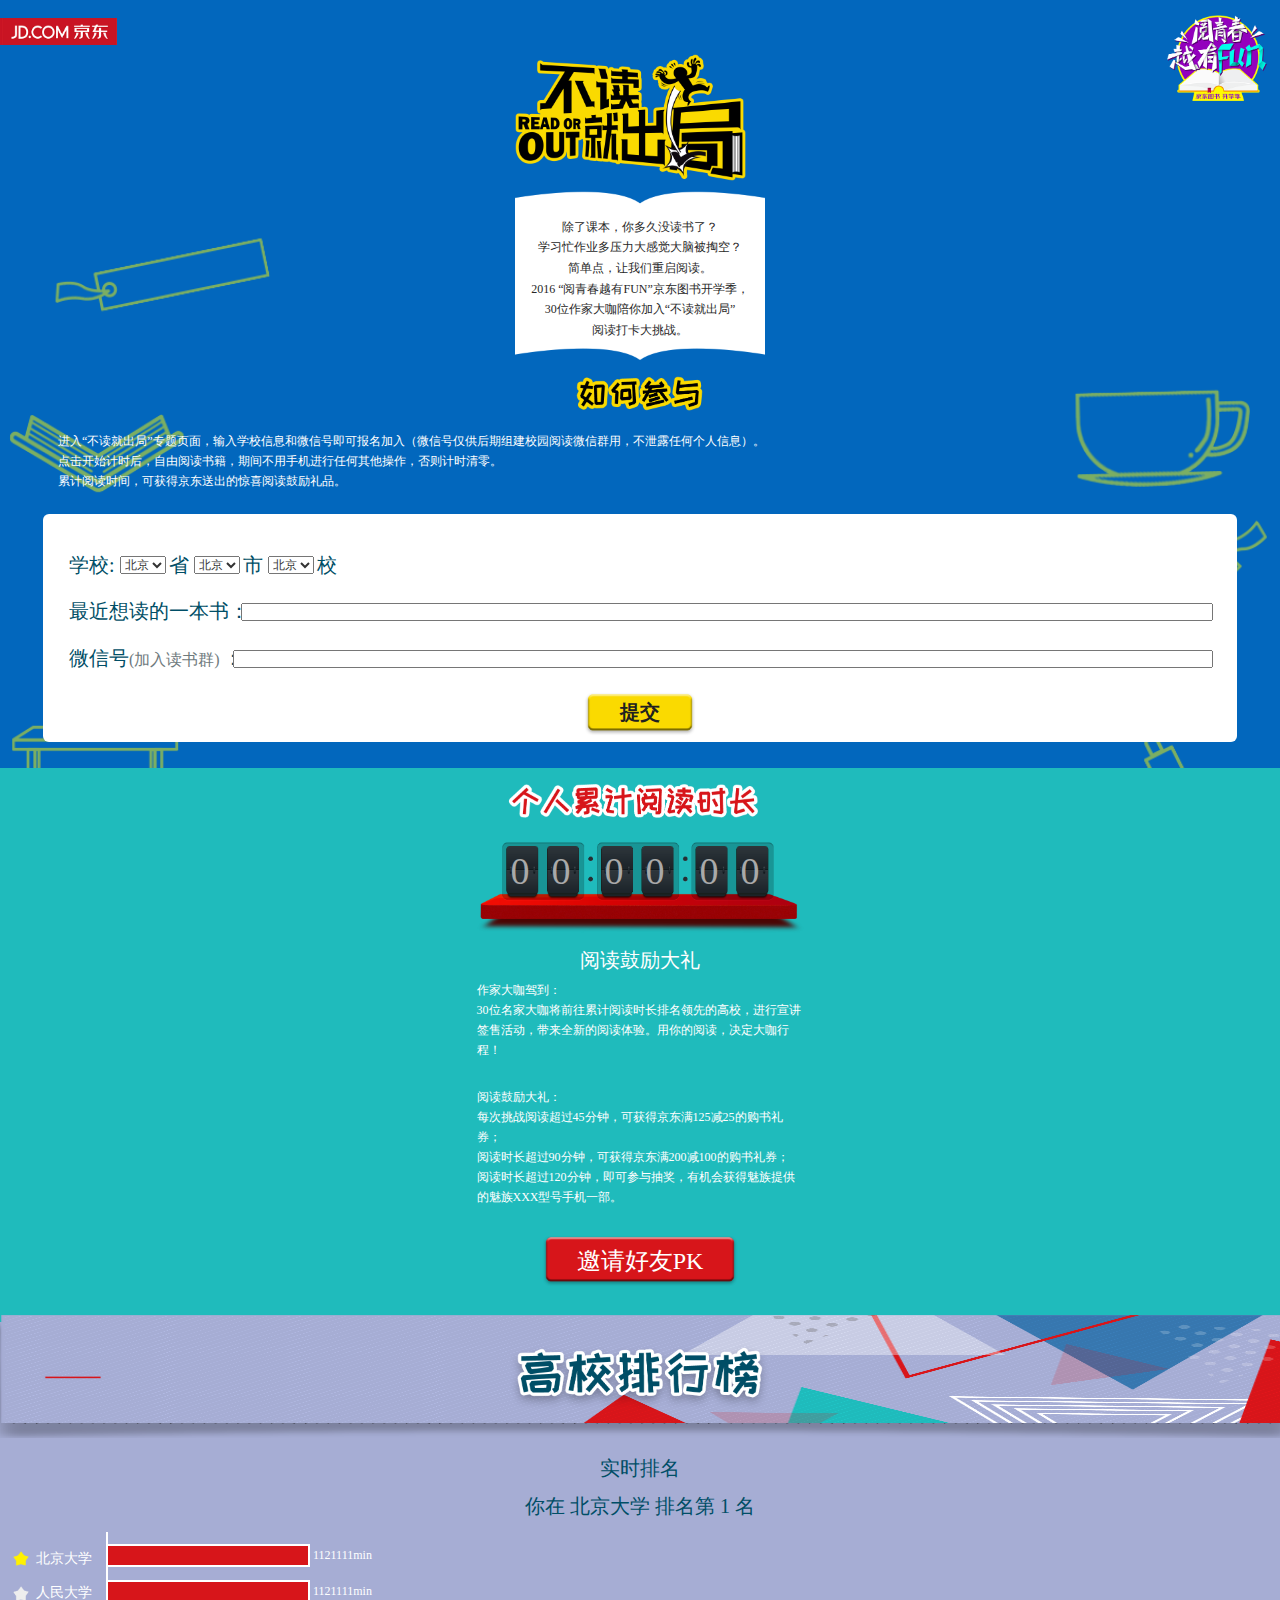
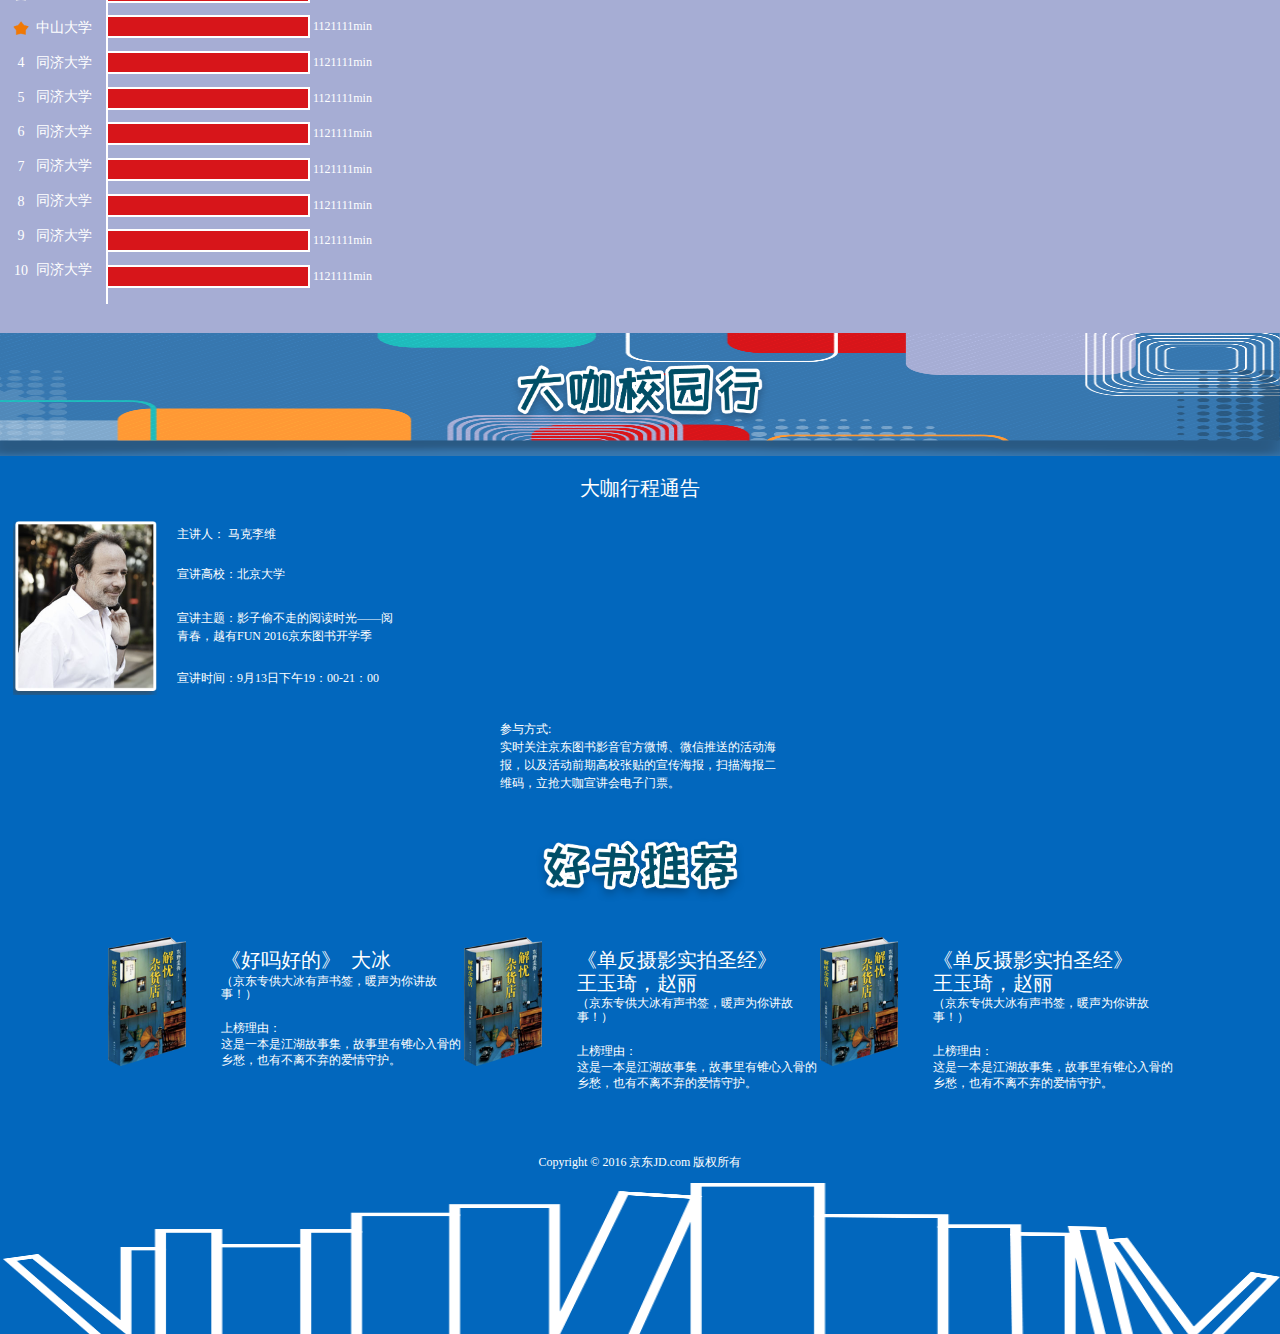
==== index.html @ 00d531f4 "add: init" ====
<!DOCTYPE HTML>
<html>
<head>
    <meta http-equiv="Content-Type" content="text/html; charset=utf-8" />
    <meta name="viewport" content="width=device-width,height=device-height,inital-scale=1.0,maximum-scale=1.0,user-scalable=no;">
<title></title>
<link rel="stylesheet" type="text/css" charset="utf-8" href="./lib/reset.css" />
<link rel="stylesheet" type="text/css" charset="utf-8" href="./css/global.css" />
<link rel="stylesheet" type="text/css" charset="utf-8" href="./css/index.css" />
</head>
<body>
    <div class="content" id="index">
        <div class="index">
            <div class="first">
                <div class="logo"></div>
                <div class="right-logo"></div>
                <div class="index-center">
                    <div class="center-logo"></div>
                    <div class="center-book">
                        <p class="center-book-text first">除了课本，你多久没读书了？</p>
                        <p class="center-book-text">学习忙作业多压力大感觉大脑被掏空？</p>
                        <p class="center-book-text">简单点，让我们重启阅读。</p>
                        <p class="center-book-text">2016 “阅青春越有FUN”京东图书开学季，</p>
                        <p class="center-book-text">30位作家大咖陪你加入“不读就出局”</p>
                        <p class="center-book-text">阅读打卡大挑战。</p>
                    </p>
                </div>
                <div class="center-join"></div>
            </div>
            <div class="join">
                <p class="join-text">进入“不读就出局”专题页面，输入学校信息和微信号即可报名加入（微信号仅供后期组建校园阅读微信群用，不泄露任何个人信息）。</p>
                <p class="join-text">点击开始计时后，自由阅读书籍，期间不用手机进行任何其他操作，否则计时清零。</p>
                <p class="join-text">累计阅读时间，可获得京东送出的惊喜阅读鼓励礼品。</p>
                <div class="join-context">
                    <div class="context-submit">
                        <div class="submit-school">
                            <span class="text">学校:</span>
                            <select id="" name="">
                                <option value="">北京</option>
                            </select>
                            <span class="text">省</span>
                            <select id="" name="">
                                <option value="">北京</option>
                            </select>
                            <span class="text">市</span>
                            <select id="" name="">
                                <option value="">北京</option>
                            </select>
                            <span class="text">校</span>
                        </div>
                        <div class="recent-book">
                            <span class="text">最近想读的一本书：</span>
                            <span class="auto-input">
                                <input class="auto" type="text" />
                            </span>
                        </div>
                        <div class="wechat">
                            <span class="text">微信号<span class="text-min">(加入读书群)</span></span>
                            <span class="text">：</span>
                            <span class="auto-input">
                                <input class="auto" type="text" />
                            </span>
                        </div>
                        <div class="submit-button">提交</div>
                    </div>
                    <div class="context-start">
                        <div class="start-icon">开</br>始</div>
                        <div class="start-time">
                            <span class="start-hour">00</span>:<span class="start-min">00</span>:<span class="start-sec">00</span>
                        </div>
                    </div>
                    <div class="context-over">
                        <div class="over-title">您已挑战了<span class="over-time">60</span>min，收下京东送出的大礼券吧！</div>
                        <div class="over-gift">
                            <img src="./images/gift.png" alt="" class="gift-img" />
                        </div>
                    </div>
                </div>
            </div>
        </div>
        <div class="person-time">
            <div class="time-logo">
                <span class="time-hour-1">0</span>
                <span class="time-hour-2">0</span>
                <span class="time-min-1">0</span>
                <span class="time-min-2">0</span>
                <span class="time-sec-1">0</span>
                <span class="time-sec-2">0</span>
            </div>
            <div class="time-rule">
                <p class="rule-title">阅读鼓励大礼</p>
                <div class="rule-con">
                    <p class="rule-text">作家大咖驾到：</p>
                    <p class="rule-text">30位名家大咖将前往累计阅读时长排名领先的高校，进行宣讲签售活动，带来全新的阅读体验。用你的阅读，决定大咖行程！</p>
                    <p class="rule-text offset">阅读鼓励大礼：</p>
                    <p class="rule-text">每次挑战阅读超过45分钟，可获得京东满125减25的购书礼券；</p>
                    <p class="rule-text">阅读时长超过90分钟，可获得京东满200减100的购书礼券；</p>
                    <p class="rule-text">阅读时长超过120分钟，即可参与抽奖，有机会获得魅族提供的魅族XXX型号手机一部。</p>
                </div>
                <div class="invite">
                    邀请好友PK
                </div>
            </div>
        </div>
        <div class="school-rank">
            <div class="rank-header">
                <div class="rank-header-text"></div>
            </div>
            <div class="rank-report">
                <p class="report-title">实时排名</p>
                <p class="report-rank">
                    你在
                    <span class="school">北京大学</span>
                    排名第
                    <span class="rank">1</span>
                    名
                </p>
            </div>
            <div class="rank-graph">
                <div class="rank-school-names">
                    <div class="rank-school-name">
                        <span class="rank-fir ranks"></span>
                        <span class="rank-school">北京大学</span>
                    </div>
                    <div class="rank-school-name">
                        <span class="rank-sec ranks"></span>
                        <span class="rank-school">人民大学</span>
                    </div>
                    <div class="rank-school-name">
                        <span class="rank-thr ranks"></span>
                        <span class="rank-school">中山大学</span>
                    </div>
                    <div class="rank-school-name">
                        <span class="rank-num ranks">4</span>
                        <span class="rank-school">同济大学</span>
                    </div>
                    <div class="rank-school-name">
                        <span class="rank-num ranks">5</span>
                        <span class="rank-school">同济大学</span>
                    </div>
                    <div class="rank-school-name">
                        <span class="rank-num ranks">6</span>
                        <span class="rank-school">同济大学</span>
                    </div>
                    <div class="rank-school-name">
                        <span class="rank-num ranks">7</span>
                        <span class="rank-school">同济大学</span>
                    </div>
                    <div class="rank-school-name">
                        <span class="rank-num ranks">8</span>
                        <span class="rank-school">同济大学</span>
                    </div>
                    <div class="rank-school-name">
                        <span class="rank-num ranks">9</span>
                        <span class="rank-school">同济大学</span>
                    </div>
                    <div class="rank-school-name">
                        <span class="rank-num ranks">10</span>
                        <span class="rank-school">同济大学</span>
                    </div>
                </div>
                <div class="rank-school-mins">
                    <div class="rank-school-min">
                        <div class="rank-school-progress rank-school-progress-1"></div>
                        <div class="rank-school-minutes">
                            <span class="text">1121111</span>min
                        </div>
                    </div>
                    <div class="rank-school-min">
                        <div class="rank-school-progress rank-school-progress-1"></div>
                        <div class="rank-school-minutes">
                            <span class="text">1121111</span>min
                        </div>
                    </div>
                    <div class="rank-school-min">
                        <div class="rank-school-progress rank-school-progress-1"></div>
                        <div class="rank-school-minutes">
                            <span class="text">1121111</span>min
                        </div>
                    </div>
                    <div class="rank-school-min">
                        <div class="rank-school-progress rank-school-progress-1"></div>
                        <div class="rank-school-minutes">
                            <span class="text">1121111</span>min
                        </div>
                    </div>
                    <div class="rank-school-min">
                        <div class="rank-school-progress rank-school-progress-1"></div>
                        <div class="rank-school-minutes">
                            <span class="text">1121111</span>min
                        </div>
                    </div>
                    <div class="rank-school-min">
                        <div class="rank-school-progress rank-school-progress-1"></div>
                        <div class="rank-school-minutes">
                            <span class="text">1121111</span>min
                        </div>
                    </div>
                    <div class="rank-school-min">
                        <div class="rank-school-progress rank-school-progress-1"></div>
                        <div class="rank-school-minutes">
                            <span class="text">1121111</span>min
                        </div>
                    </div>
                    <div class="rank-school-min">
                        <div class="rank-school-progress rank-school-progress-1"></div>
                        <div class="rank-school-minutes">
                            <span class="text">1121111</span>min
                        </div>
                    </div>
                    <div class="rank-school-min">
                        <div class="rank-school-progress rank-school-progress-1"></div>
                        <div class="rank-school-minutes">
                            <span class="text">1121111</span>min
                        </div>
                    </div>
                    <div class="rank-school-min">
                        <div class="rank-school-progress rank-school-progress-1"></div>
                        <div class="rank-school-minutes">
                            <span class="text">1121111</span>min
                        </div>
                    </div>
                </div>
            </div>
        </div>
        <div class="school-travel">
            <div class="travel-header">
                <div class="travel-header-text"></div>
            </div>
            <div class="high-up">
                <div class="high-up-title">大咖行程通告</div>
                <div class="high-up-context">
                    <div class="high-up-img">
                        <img src="./images/pic.png" alt="" class="high-up-pic" />
                    </div>
                    <div class="high-up-ind">
                        <p class="high-up-host high-up-p"> 主讲人： <span class="ind-host">马克李维</span></p>
                        <p class="high-up-place high-up-p">宣讲高校：<span class="ind-place">北京大学</span></p>
                        <p class="high-up-topic high-up-p">宣讲主题：<span class="ind-topic">影子偷不走的阅读时光——阅青春，越有FUN  2016京东图书开学季</span></p>
                        <p class="high-up-time high-up-p">宣讲时间：<span class="ind-time">9月13日下午19：00-21：00</span></p>
                    </div>
                </div>
                <div class="high-up-join">
                    <p class="join-way">参与方式:</p>
                    <p class="join-way">实时关注京东图书影音官方微博、微信推送的活动海报，以及活动前期高校张贴的宣传海报，扫描海报二维码，立抢大咖宣讲会电子门票。</p>
                </div>
            </div>
            <div class="book-recommand">
                <div class="book-recommand-header"></div>
                <a href="javascript:void(0)" class="book-recommand-books">
                    <div class="books-pic">
                        <img src="./images/books.png" alt="" class="books-images" />
                    </div>
                    <div class="books-text">
                        <p class="books-title"><span class="title-name">《好吗好的》</span><span class="author">大冰</span></p>
                        <p class="books-tip">（京东专供大冰有声书签，暖声为你讲故事！）</p>
                        <p class="books-rank">上榜理由：</p>
                        <p class="books-rank-exc">这是一本是江湖故事集，故事里有锥心入骨的乡愁，也有不离不弃的爱情守护。</p>
                    </div>
                </a>
                <a href="javascript:void(0)" class="book-recommand-books">
                    <div class="books-pic">
                        <img src="./images/books.png" alt="" class="books-images" />
                    </div>
                    <div class="books-text">
                        <p class="books-title"><span class="title-name">《单反摄影实拍圣经》</span><span class="author">王玉琦，赵丽</span></p>
                        <p class="books-tip">（京东专供大冰有声书签，暖声为你讲故事！）</p>
                        <p class="books-rank">上榜理由：</p>
                        <p class="books-rank-exc">这是一本是江湖故事集，故事里有锥心入骨的乡愁，也有不离不弃的爱情守护。</p>
                    </div>
                </a>
                <a href="javascript:void(0)" class="book-recommand-books">
                    <div class="books-pic">
                        <img src="./images/books.png" alt="" class="books-images" />
                    </div>
                    <div class="books-text">
                        <p class="books-title"><span class="title-name">《单反摄影实拍圣经》</span><span class="author">王玉琦，赵丽</span></p>
                        <p class="books-tip">（京东专供大冰有声书签，暖声为你讲故事！）</p>
                        <p class="books-rank">上榜理由：</p>
                        <p class="books-rank-exc">这是一本是江湖故事集，故事里有锥心入骨的乡愁，也有不离不弃的爱情守护。</p>
                    </div>
                </a>
            </div>
            <div class="foot">
                <p class="foot-copyright">Copyright © 2016  京东JD.com 版权所有</p>
                <div class="foot-back"></div>
            </div>
        </div>
    </div>


<script type="text/javascript" charset="utf-8" src="./lib/zepto.min.js"></script>
<script type="text/javascript" charset="utf-8" src="./lib/sea.js"></script>
<script type="text/javascript">
seajs.config({
    charset: 'utf-8',
    timeout: 20000,
    debug: 2
});
seajs.use([
    './js/index.js'
]);
</script>
</body>
</html>
---- css/global.css ----
#index {
    font-family: "Helvetica";
    font-family: 黑体-简;
}
---- css/index.css ----
.index {
    width: 100%;
    min-height: 100%;
    background-color: #0267bd;
}
.index .first {
    width: 100%;
    overflow: hidden;
    background: url('../images/background.png') no-repeat;
    background-size: 100% auto;
    background-position: 9px 26px;
}
.index .first .logo {
    width: 117.333333px;
    height: 27px;
    background: url('../images/logo.png') no-repeat;
    background-size: 117.333333px 27px;
    float: left;
    margin: 18px 0 0 0;
}
.index .first .index-center {
    width: 250px;
    margin: 54px auto 0;
}
.first .index-center .center-logo {
    width: 231.333333px;
    height: 126.666667px;
    background: url('../images/title.png') no-repeat;
    background-size: 231.333333px 126.6666667px;
}
.first .index-center .center-book {
    width: 250px;
    height: 179px;
    background: url('../images/book.png') no-repeat;
    background-size: 250px 179px;
    overflow: hidden;
}
.first .index-center .center-book .center-book-text {
    margin: 7px 0 0 0;
    color: #272727;
    text-align: center;
}
.first .index-center .center-book .center-book-text.first {
    margin: 40px 0 0 0;
}
.index .first .center-join {
    width: 127.333333px;
    height: 35px;
    background: url('../images/join.png') no-repeat;
    background-size: 127.333333px 35px;
    margin: 16px auto 0;
}
.index .first .right-logo {
    width: 103.333333px;
    height: 88.333333px;
    background: url('../images/top-right.png') no-repeat;
    background-size: 103.333333px 88.333333px;
    float: right;
    margin: 13px 10px 0 0;
}
.index .join {
    width: 100%;
    padding: 20px 43px 26px;
    -webkit-box-sizing: border-box;
    box-sizing: border-box;
}
.index .join .join-text {
    color: #fff;
    padding: 0 0 0 15px;
    line-height: 20px;
}
.index .join .join-context {
    width: 100%;
    height: 228.333333px;
    margin: 23px 0 0 0;
    border-radius: 6px;
    background-color: #fff;
    overflow: hidden;
}
.index .join .join-context .context-submit {
    padding: 40px 26px 0;
}
.join-context .context-submit .submit-school {
}
.join-context .context-submit .submit-school .text,
.join-context .context-submit .recent-book .text,
.join-context .context-submit .wechat .text {
    color: #004e66;
    font-size: 20px;
}
.join-context .context-submit .submit-school select {
    vertical-align: 3px;
    margin: 0 0 0 2px;
}
.join-context .context-submit .auto-input {
    width: 100%;
    display: inline-block;
    margin: 0 0 0 -185px;
    padding: 0 0 0 174px;
    -webkit-box-sizing: border-box;
    box-sizing: border-box;
}
.join-context .context-submit .auto {
    width: 100%;
    vertical-align: 3px;
}
.join-context .context-submit .wechat .text-min {
    color: #6f7a7d;
    font-size: 16px;
}
.join-context .context-submit .wechat .auto-input {
    margin: 0 0 0 -179px;
    padding: 0 0 0 166px;
}
.join-context .context-submit .recent-book {
    margin: 24px 0 0 0;
}
.join-context .context-submit .wechat {
    margin: 24px 0 0 0;
}
.join-context .context-submit .submit-button {
    width: 114.333333px;
    height: 46.333333px;
    margin: 21px auto 0;
    background: url('../images/submit-info-button.png') no-repeat;
    background-size: 114.333333px 46.333333px;
    text-align: center;
    line-height: 42px;
    font-size: 20px;
    font-weight: bold;
    color: #202020;
}
.index .join .join-context .context-start {
    padding: 40px 26px 0;
    display: none;
}
.index .join .join-context .context-start .start-icon {
    width: 117.6666667px;
    height: 117.6666667px;
    background: url('../images/circle.png') no-repeat;
    background-size: 100% 100%;
    margin: 0 auto;
    padding: 22px 0 0 0;
    text-align: center;
    color: #fff;
    font-size: 34px;
    -webkit-box-sizing: border-box;
    box-sizing: border-box;
}
.index .join .join-context .context-start .start-time {
    color: #d7151a;
    font-size: 32px;
    margin: 14px auto 0;
    text-align: center;
}
.index .join .join-context .context-over {
    height: 168px;
    margin: 30px 54px;
    background-color: #ff9b37;
    border-radius: 5px;
    -webkit-box-sizing: border-box;
    box-sizing: border-box;
    box-shadow: 1px 3px 10px 2px #ccc;
    -webkit-box-shadow: 1px 3px 10px 2px #ccc;
    overflow: hidden;
    display: none;
}
.index .join .join-context .context-over .over-title {
    margin: 21px 14px 0;
    color: #fff;
    font-size: 17.333333px;
    text-align: center;
}
.index .join .join-context .context-over .over-gift {
    text-align: center;
    margin: -5px 0 0 0;
}
.index .join .join-context .context-over .over-gift .gift-img {
    width: 178px;
    height: 108.333333px;
}

.person-time {
    width: 100%;
    background-color: #1fbbbc;
    overflow: hidden;
    padding: 0 0 27px 0;
}
.person-time .time-logo {
    width: 327px;
    height: 149.333333px;
    background: url('../images/time.png') no-repeat;
    background-size: 327px 149.333333px;
    margin: 16px auto 0;
    position: relative;
}
.person-time .time-logo .time-hour-1,
.person-time .time-logo .time-hour-2,
.person-time .time-logo .time-min-1,
.person-time .time-logo .time-min-2,
.person-time .time-logo .time-sec-1,
.person-time .time-logo .time-sec-2 {
    font-size: 38px;
    color: #a9a9a9;
    position: absolute;
    top: 66px;
}
.person-time .time-logo .time-hour-1 {
    left: 34px;
}
.person-time .time-logo .time-hour-2 {
    left: 75px;
}
.person-time .time-logo .time-min-1 {
    left: 128px;
}
.person-time .time-logo .time-min-2 {
    left: 169px;
}
.person-time .time-logo .time-sec-1 {
    left: 223px;
}
.person-time .time-logo .time-sec-2 {
    left: 264px;
}
.person-time .time-rule {
    width: 327px;
    margin: 16px auto 0;
}
.person-time .time-rule .rule-title {
    font-size: 20px;
    text-align: center;
    margin: 0 0 8px 0;
}
.person-time .time-rule .rule-title,
.person-time .time-rule .rule-con {
    color: #fff;
}
.person-time .time-rule .rule-con .rule-text {
    line-height: 20px;
}
.person-time .time-rule .rule-con .rule-text.offset {
    margin: 27px 0 0 0;
}
.person-time .time-rule .invite {
    width: 198px;
    height: 54.333333px;
    line-height: 54px;
    background: url('../images/submit-button.png') no-repeat;
    background-size: 198px 54.333333px;
    margin: 27px auto 0;
    text-align: center;
    font-size: 24px;
    color: #fff;
}

.school-rank {
    width: 100%;
    background-color: #a6add4;
    padding: 0 0 29px 0;
    overflow: hidden;
}
.school-rank .rank-header {
    width: 100%;
    height: 123px;
    line-height: 123px;
    background: url('../images/second-header.png') no-repeat;
    background-size: 100% 123px;
    text-align: center;
}
.school-rank .rank-header .rank-header-text {
    width: 265.6666667px;
    height: 71.333333px;
    display: inline-block;
    background: url('../images/rank.png') no-repeat;
    background-size: 265.6666667px 71.333333px;
    vertical-align: middle;
}
.school-rank .rank-report {
    width: 100%;
    margin: 19px 0 0 0;
}
.school-rank .rank-report .report-title,
.school-rank .rank-report .report-rank {
    color: #004e66;
    font-size: 20px;
    text-align: center;
}
.school-rank .rank-report .report-title {
}
.school-rank .rank-report .report-rank {
    margin: 15px 0 0 0;
}
.school-rank .rank-graph {
    margin: 14px 0 0 0;
    padding: 0 0 0 13px;
    -webkit-box-sizing: border-box;
    box-sizing: border-box;
}
.school-rank .rank-graph .rank-school-names {
    width: 90px;
    display: inline-block;
}
.school-rank .rank-graph .rank-school-names .rank-school-name {
    margin: 18.6666667px 0 0 0;
}
.school-rank .rank-graph .rank-school-names .rank-school-name .ranks {
    width: 16px;
    height: 14.666667px;
    display: inline-block;
    vertical-align: middle;
    text-align: center;
    color: #fff;
    font-size: 14px;
}
.school-rank .rank-graph .rank-school-names .rank-school-name .rank-fir {
    background: url('../images/first.png') no-repeat;
    background-size: 16px 14.6666667px;
}
.school-rank .rank-graph .rank-school-names .rank-school-name .rank-sec {
    background: url('../images/second.png') no-repeat;
    background-size: 16px 14.6666667px;
}
.school-rank .rank-graph .rank-school-names .rank-school-name .rank-thr {
    background: url('../images/third.png') no-repeat;
    background-size: 16px 14.6666667px;
}
.school-rank .rank-graph .rank-school-names .rank-school-name .rank-school {
    color: #fff;
    font-size: 14px;
    margin: 0 0 0 4px;
    vertical-align: middle;
}
.school-rank .rank-graph .rank-school-mins {
    height: 100%;
    display: inline-block;
    border-left: 2px solid #fff;
    vertical-align: top;
}
.school-rank .rank-graph .rank-school-mins .rank-school-min {
    margin: 9px 0 0 0;
}
.school-rank .rank-graph .rank-school-mins .rank-school-min:nth-child(1) {
    margin: 12px 0 0 0;
}
.school-rank .rank-graph .rank-school-mins .rank-school-min:nth-child(10) {
    margin: 9px 0 12px 0;
}
.school-rank .rank-graph .rank-school-mins .rank-school-min .rank-school-progress {
    height: 19px;
    border: 2px solid #fff;
    border-width: 2px 2px 2px 0;
    display: inline-block;
}
.school-rank .rank-graph .rank-school-mins .rank-school-min .rank-school-progress-1 {
    width: 200px;
    background-color: #d7151a;
}
.school-rank .rank-graph .rank-school-mins .rank-school-min .rank-school-minutes {
    color: #fff;
    display: inline-block;
    vertical-align: 8px;
}

.school-travel {
    width: 100%:
    background-color: #3777af;
    overflow: hidden;
}
.school-travel .travel-header {
    width: 100%;
    height: 123px;
    line-height: 123px;
    background: url('../images/third-header.png') no-repeat;
    background-size: 100% 123px;
    text-align: center;
}
.school-travel .travel-header .travel-header-text {
    width: 265.6666667px;
    height: 71.333333px;
    display: inline-block;
    background: url('../images/school.png') no-repeat;
    background-size: 265.6666667px 71.333333px;
    vertical-align: middle;
}
.school-travel .high-up {
    width: 100%;
    padding: 21px 13px 0;
    -webkit-box-sizing: border-box;
    box-sizing: border-box;
}
.school-travel .high-up .high-up-title {
    color: #fff;
    font-size: 20px;
    text-align: center;
}
.school-travel .high-up .high-up-context {
    margin: 21px 0 0 0;
}
.school-travel .high-up .high-up-context .high-up-img {
    display: inline-block;
}
.school-travel .high-up .high-up-context .high-up-img .high-up-pic {
    width: 144px;
    height: 174px;
}
.school-travel .high-up .high-up-context .high-up-ind {
    width: 220px;
    display: inline-block;
    margin: 0 0 0 17px;
    vertical-align: top;
}
.school-travel .high-up .high-up-context .high-up-ind .high-up-p {
    color: #fff;
    font-size: 12px;
}
.school-travel .high-up .high-up-context .high-up-ind .high-up-host {
    margin: 7px 0 0 0;
}
.school-travel .high-up .high-up-context .high-up-ind .high-up-place {
    margin: 27px 0 0 0;
}
.school-travel .high-up .high-up-context .high-up-ind .high-up-topic {
    margin: 27px 0 0 0;
    line-height: 18px;
}
.school-travel .high-up .high-up-context .high-up-ind .high-up-time {
    margin: 27px 0 0 0;
}
.school-travel .high-up .high-up-join {
    width: 280px;
    margin: 22px auto 0;
    color: #fff;
    line-height: 18px;
}
.school-travel .high-up .high-up-join .join-way {
    line-height: 18px;
}
.school-travel .book-recommand {
    width: 100%;
    padding: 43px 19px 0;
    -webkit-box-sizing: border-box;
    box-sizing: border-box;
    text-align: center;
}
.school-travel .book-recommand .book-recommand-header {
    width: 215px;
    height: 69.6666667px;
    background: url('../images/recommand.png') no-repeat;
    background-size: 100% 100%;
    margin: 0 auto;
}
.school-travel .book-recommand .book-recommand-books {
    display: inline-block;
    margin: 32px 0 0 0;
}
.school-travel .book-recommand-books .books-pic {
    display: inline-block;
}
.school-travel .book-recommand-books .books-pic .books-images {
    width: 78px;
    height: 129.333333px;
}
.school-travel .book-recommand-books .books-text {
    width: 240px;
    margin: 12px 0 0 32px;
    color: #fff;
    display: inline-block;
    vertical-align: top;
    text-align: left;
}
.school-travel .book-recommand-books .books-text .books-title {
    font-size: 20px;
}
.school-travel .book-recommand-books .books-text .books-title .title-name {
    margin: 0 10px 0 0;
}
.school-travel .book-recommand-books .books-text .books-title .author {
    display: inline-block;
}
.school-travel .book-recommand-books .books-text .books-tip {
    margin: 3px 0 0 0;
    font-size: 12px;
}
.school-travel .book-recommand-books .books-text .books-rank {
    margin: 18px 0 0 0;
    font-size: 12px;
    line-height: 16px;
}
.school-travel .book-recommand-books .books-text .books-rank-exc {
    font-size: 12px;
    line-height: 16px;
}

.school-travel .foot {
    width: 100%;
    margin: 65px 0 0 0;
}
.school-travel .foot .foot-copyright {
    font-size: 12px;
    color: #fff;
    text-align: center;
}
.school-travel .foot .foot-back {
    width: 100%;
    height: 150.6666667px;
    margin: 14px 0 0 0;
    background: url('../images/footer.png') no-repeat;
    background-size: 100% 100%;
}
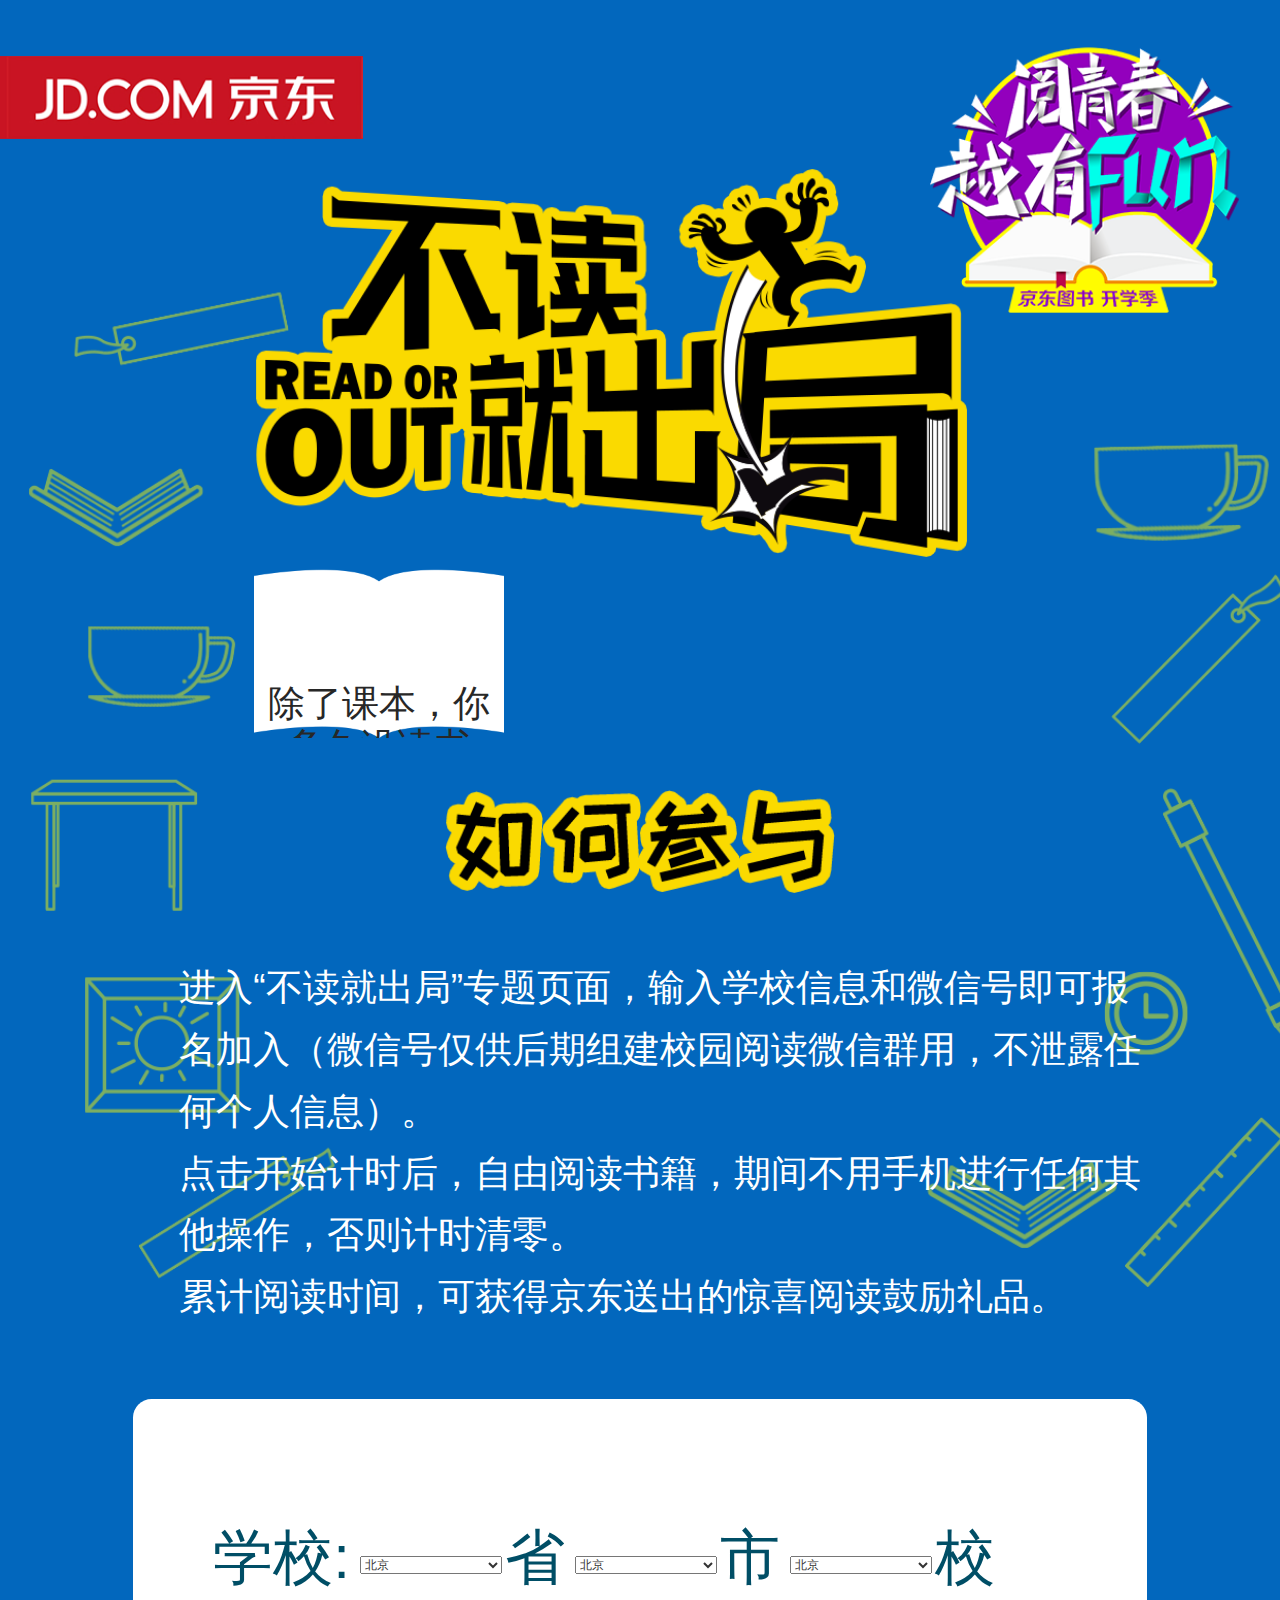
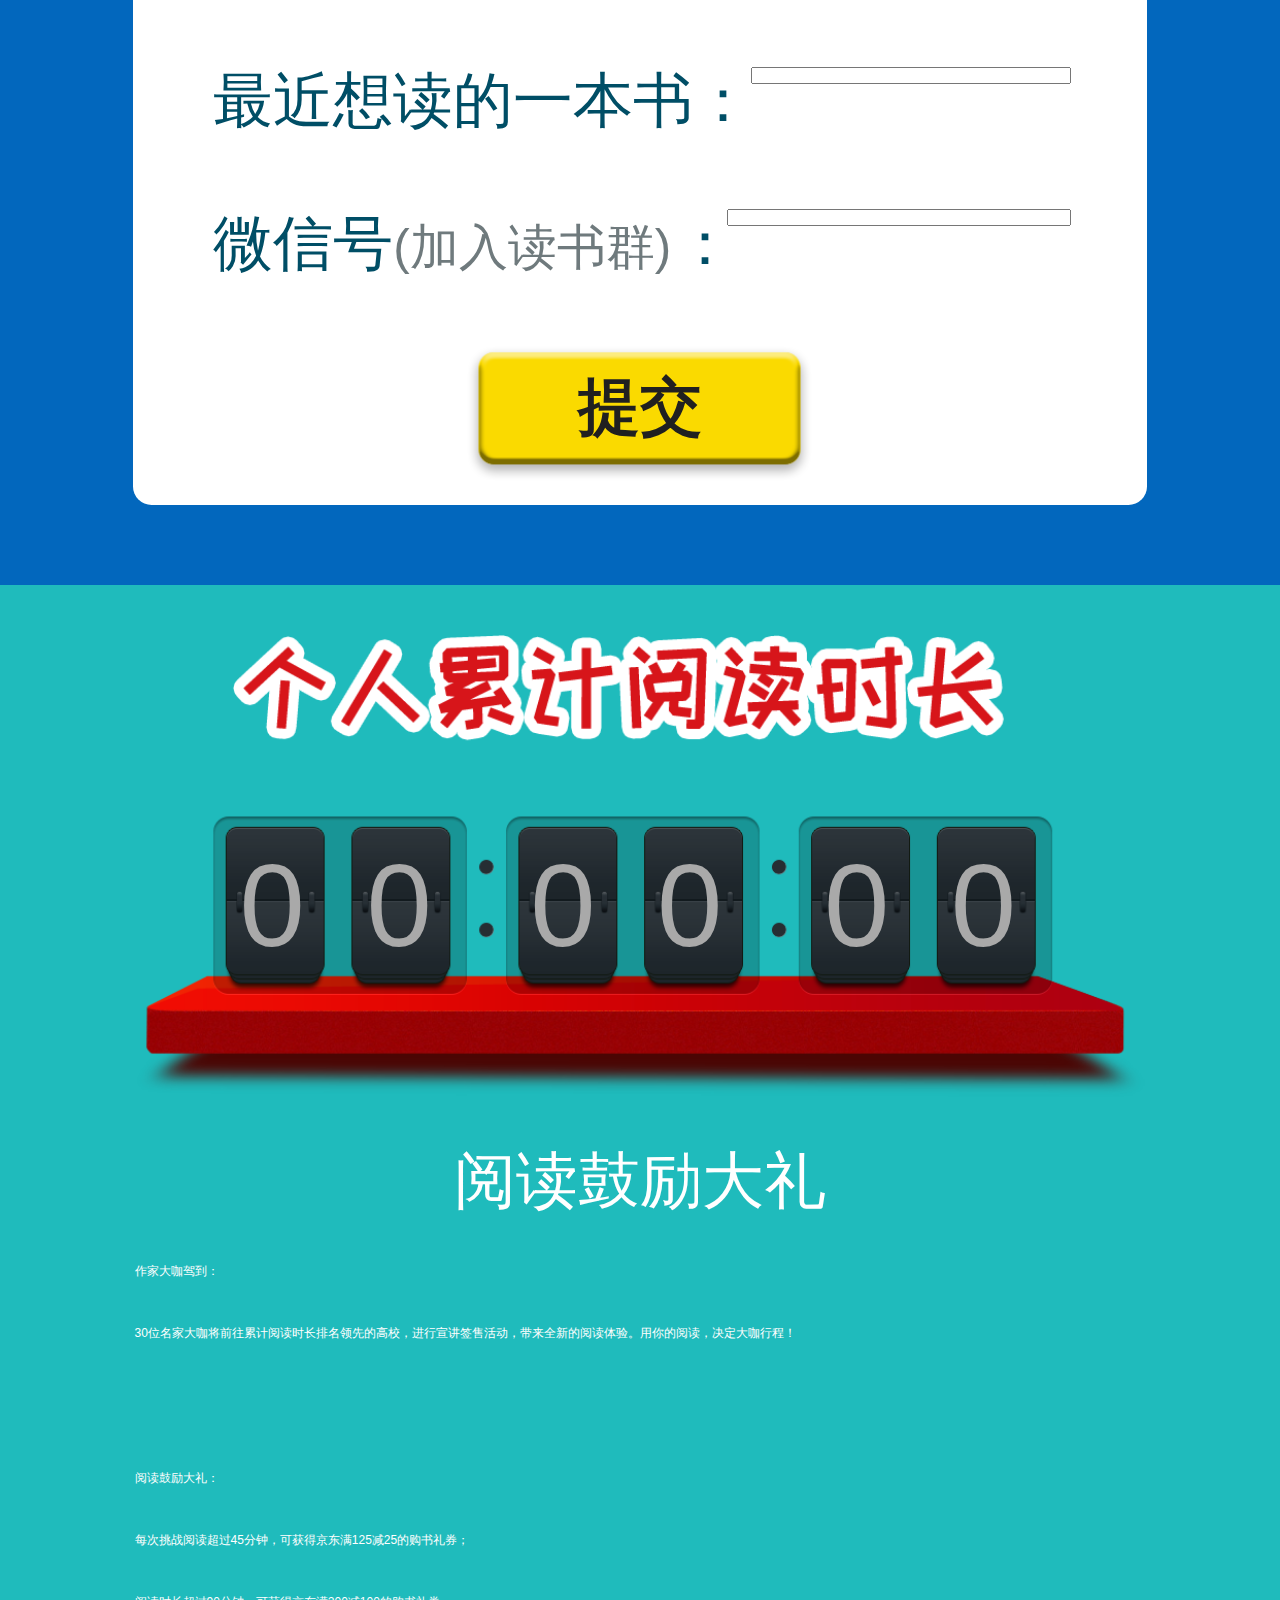
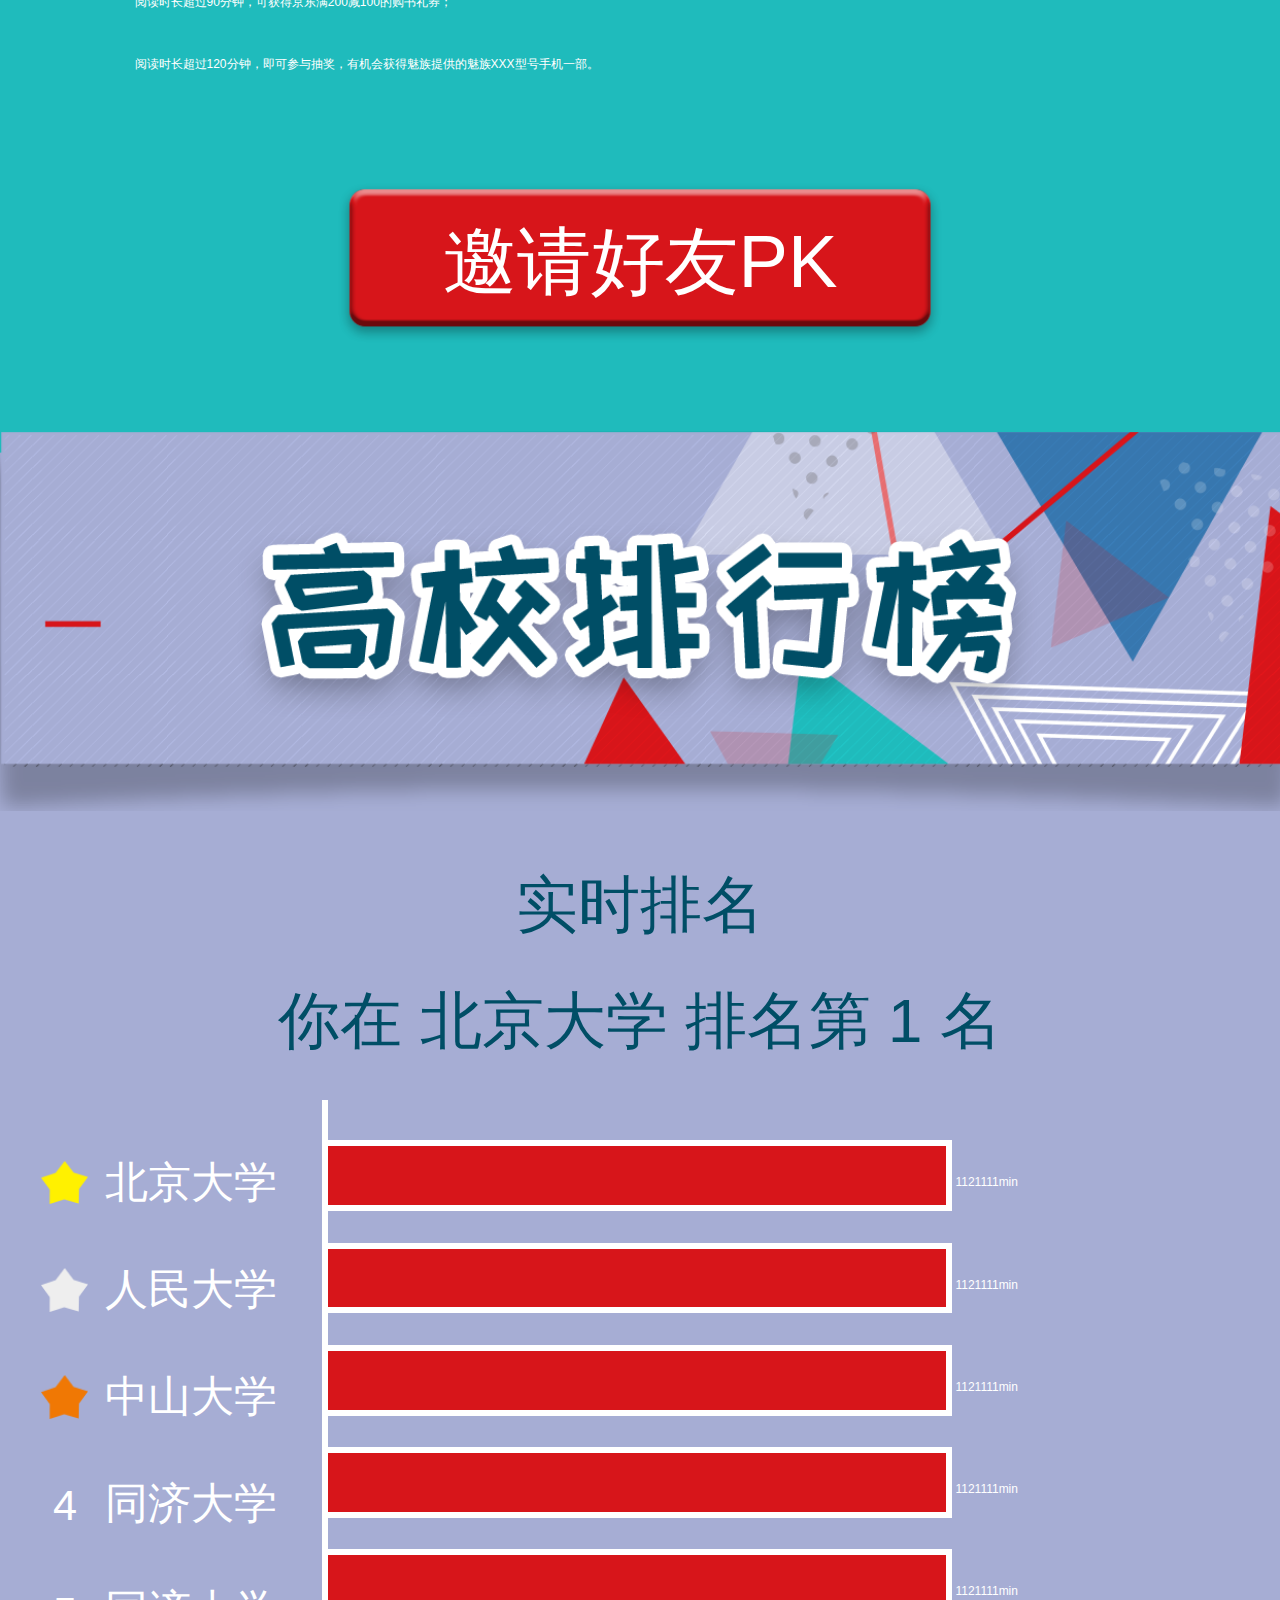
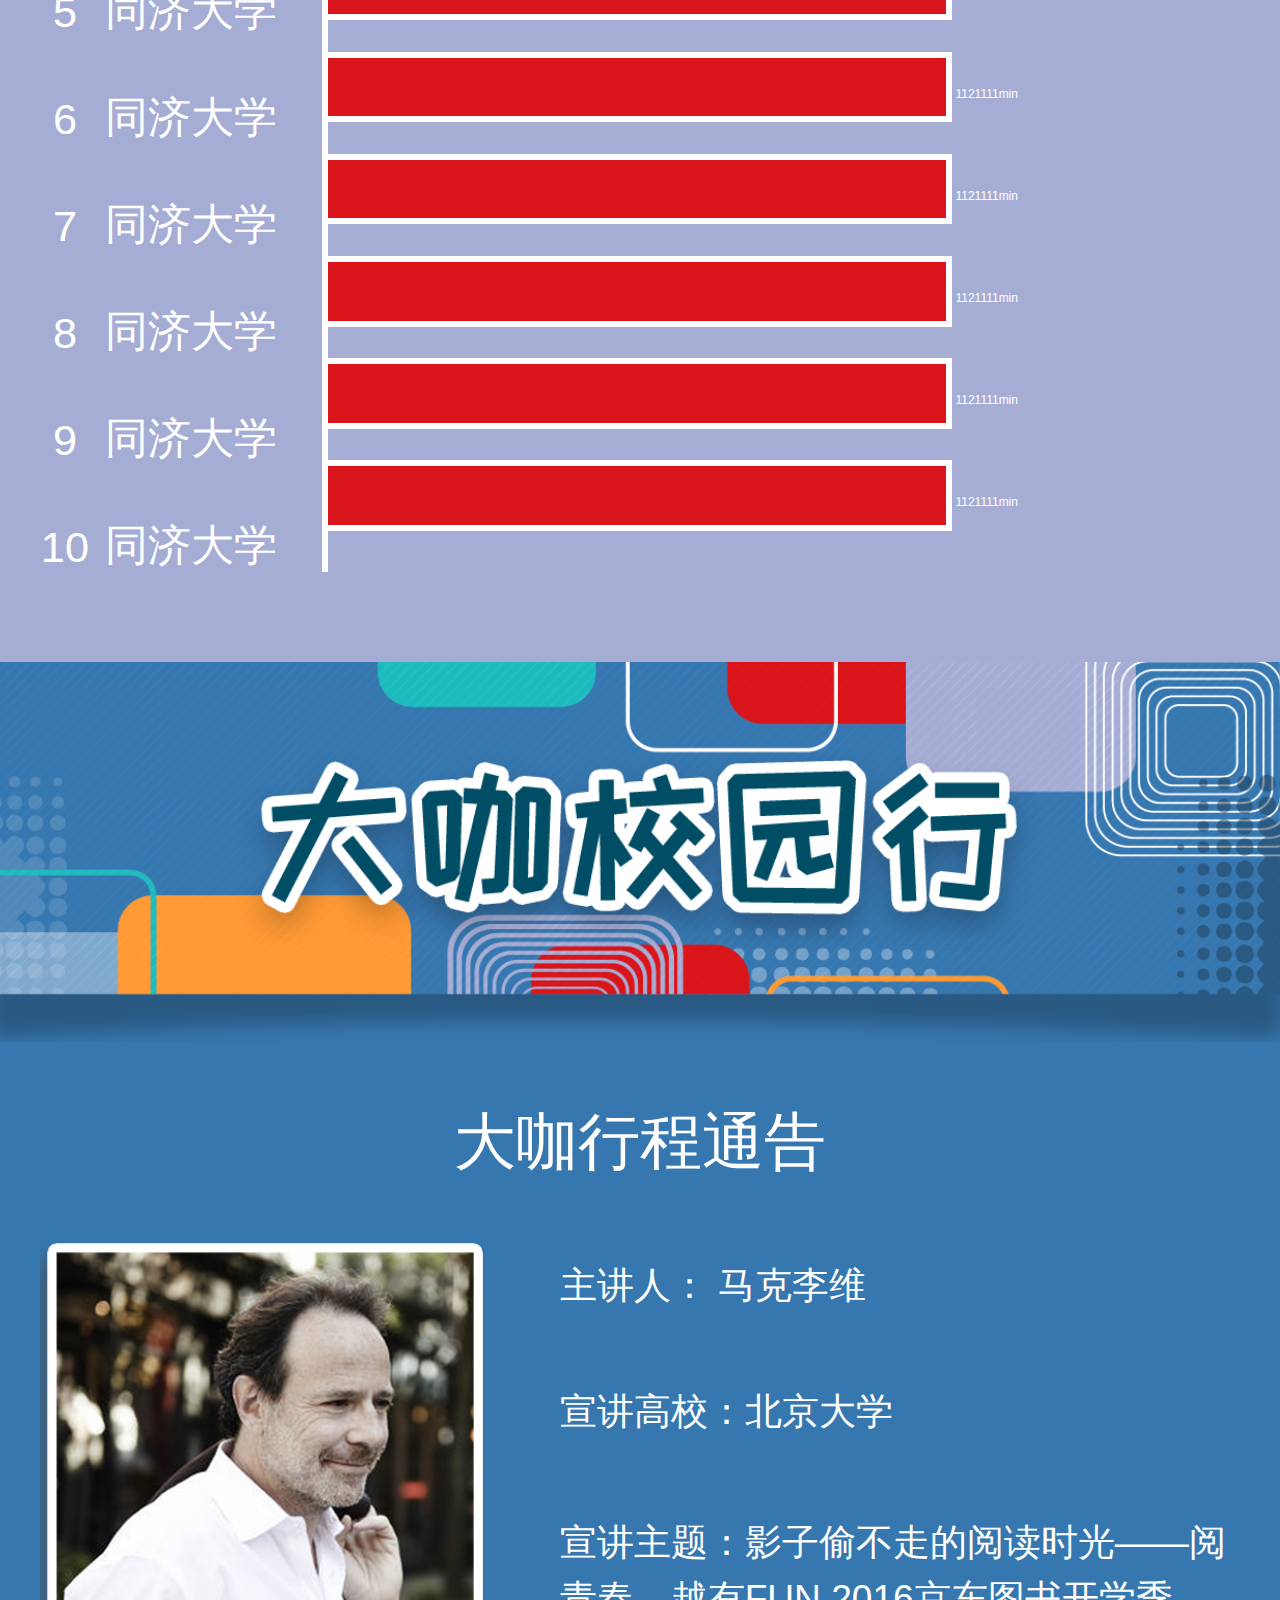
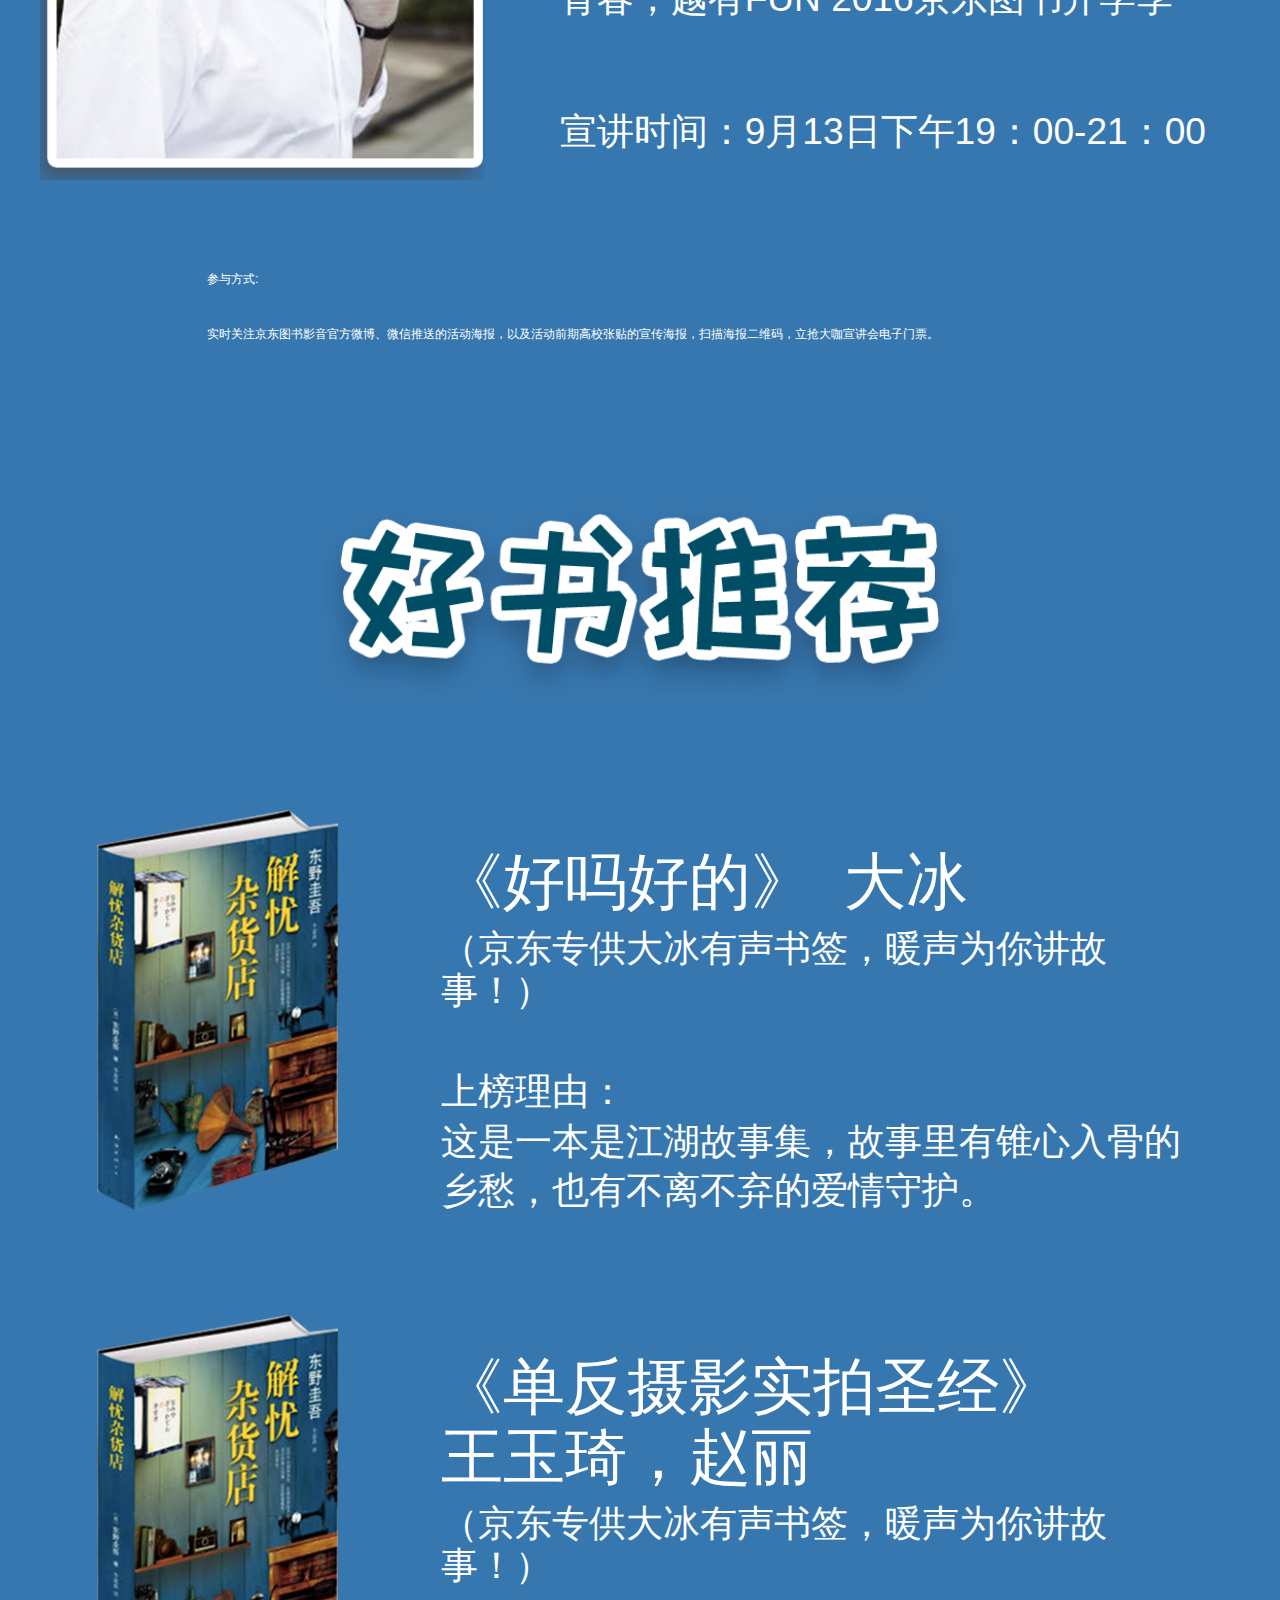
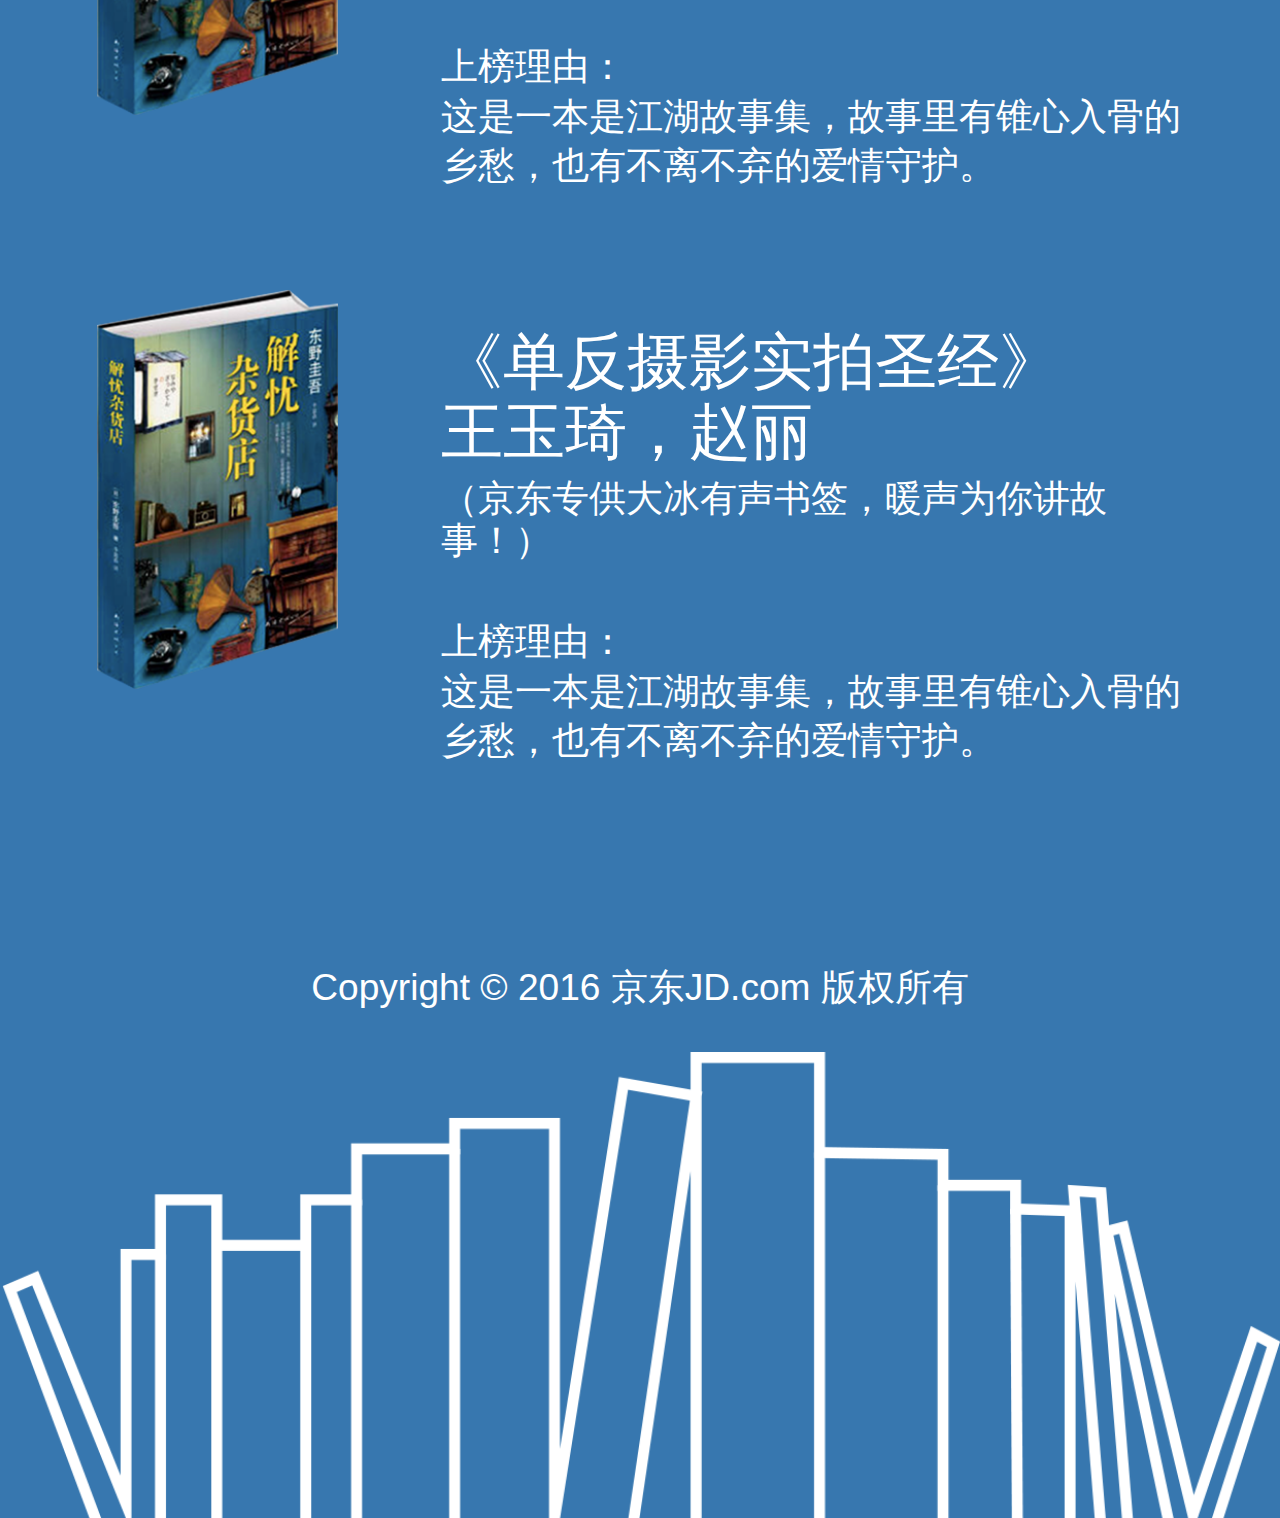
==== commit 74cbf700: "fix: 两列换行bug;" ====
--- a/index.html
+++ b/index.html
@@ -2,11 +2,11 @@
 <html>
 <head>
     <meta http-equiv="Content-Type" content="text/html; charset=utf-8" />
-    <meta name="viewport" content="width=device-width,height=device-height,inital-scale=1.0,maximum-scale=1.0,user-scalable=no;">
+    <meta name="viewport" content="width=device-width,height=device-height,inital-scale=1.0,maximum-scale=1.0,user-scalable=no">
 <title></title>
 <link rel="stylesheet" type="text/css" charset="utf-8" href="./lib/reset.css" />
 <link rel="stylesheet" type="text/css" charset="utf-8" href="./css/global.css" />
-<link rel="stylesheet" type="text/css" charset="utf-8" href="./css/index.css" />
+<link rel="stylesheet" type="text/css" charset="utf-8" href="./resource/index.css" />
 </head>
 <body>
     <div class="content" id="index">
--- a/resource/index.css
+++ b/resource/index.css
@@ -0,0 +1,522 @@
+.index {
+    width: 100%;
+    min-height: 100%;
+    background-color: #0267bd;
+}
+.index .first {
+    width: 100%;
+    overflow: hidden;
+    background: url('../images/background.png') no-repeat;
+    background-size: 100% auto;
+    background-position: 0.579710145rem 1.674718196rem;
+}
+.index .first .logo {
+    width: 7.557702609rem;
+    height: 1.739130435rem;
+    background: url('../images/logo.png') no-repeat;
+    background-size: 7.557702609rem 1.739130435rem;
+    float: left;
+    margin: 1.159420290rem 0 0 0;
+}
+.index .first .index-center {
+    width: 16.103059581rem;
+    margin: 3.478260870rem auto 0;
+}
+.first .index-center .center-logo {
+    width: 14.900697778rem;
+    height: 8.158883543rem;
+    background: url('../images/title.png') no-repeat;
+    background-size: 14.900697778rem 8.158883523rem;
+}
+.first .index-center .center-book {
+    width: 16.103059581rem;
+    height: 11.529790660rem;
+    background: url('../images/book.png') no-repeat;
+    background-size: 100% 100%;
+    overflow: hidden;
+    width: 187.5pt;
+    height: 134.25pt;
+}
+.first .index-center .center-book .center-book-text {
+    margin: 0.450885668rem 0 0 0;
+    color: #272727;
+    text-align: center;
+    font-size: 1.000000000rem;
+    font-size: 0.772946860rem;
+}
+.first .index-center .center-book .center-book-text.first {
+    margin: 2.576489533rem 0 0 0;
+}
+.index .first .center-join {
+    width: 8.201824992rem;
+    height: 2.254428341rem;
+    background: url('../images/join.png') no-repeat;
+    background-size: 8.201824992rem 2.254428341rem;
+    margin: 1.030595813rem auto 0;
+}
+.index .first .right-logo {
+    width: 6.655931272rem;
+    height: 5.689747697rem;
+    background: url('../images/top-right.png') no-repeat;
+    background-size: 6.655931272rem 5.689747697rem;
+    float: right;
+    margin: 0.837359098rem 0.644122383rem 0 0;
+}
+.index .join {
+    width: 100%;
+    padding: 1.288244767rem 2.769726248rem 1.674718196rem;
+    -webkit-box-sizing: border-box;
+    box-sizing: border-box;
+}
+.index .join .join-text {
+    color: #fff;
+    padding: 0 0 0 0.966183575rem;
+    line-height: 1.288244767rem;
+    font-size: 0.772946860rem;
+}
+.index .join .join-context {
+    width: 100%;
+    height: 14.707461063rem;
+    margin: 1.481481481rem 0 0 0;
+    border-radius: 0.386473430rem;
+    background-color: #fff;
+    overflow: hidden;
+}
+.index .join .join-context .context-submit {
+    padding: 2.576489533rem 1.674718196rem 0;
+}
+.join-context .context-submit .submit-school {
+}
+.join-context .context-submit .submit-school .text,
+.join-context .context-submit .recent-book .text,
+.join-context .context-submit .wechat .text {
+    color: #004e66;
+    font-size: 1.256038647rem;
+}
+.join-context .context-submit .submit-school select {
+    width: 2.962962963rem;
+    vertical-align: 0.193236715rem;
+    margin: 0 0 0 0.128824477rem;
+}
+.join-context .context-submit .auto-input {
+    width: 100%;
+    display: inline-block;
+    margin: 0 0 0 -11.916264090rem;
+    padding: 1px 0 1px 11.207729469rem;
+    float: right;
+    -webkit-box-sizing: border-box;
+    box-sizing: border-box;
+}
+.join-context .context-submit .auto {
+    width: 100%;
+    vertical-align: 0.193236715rem;
+}
+.join-context .context-submit .wechat .text-min {
+    color: #6f7a7d;
+    font-size: 1.030595813rem;
+}
+.join-context .context-submit .wechat .auto-input {
+    margin: 0 0 0 -11.529790660rem;
+    padding: 0 0 0 10.692431562rem;
+}
+.join-context .context-submit .recent-book {
+    margin: 1.545893720rem 0 0 0;
+}
+.join-context .context-submit .wechat {
+    margin: 1.545893720rem 0 0 0;
+}
+.join-context .context-submit .submit-button {
+    width: 7.364465894rem;
+    height: 2.984433688rem;
+    margin: 1.352657005rem auto 0;
+    background: url('../images/submit-info-button.png') no-repeat;
+    background-size: 7.364465894rem 2.984433688rem;
+    text-align: center;
+    line-height: 2.705314010rem;
+    font-size: 1.288244767rem;
+    font-weight: bold;
+    color: #202020;
+}
+.index .join .join-context .context-start {
+    padding: 2.576489533rem 1.674718196rem 0;
+    display: none;
+}
+.index .join .join-context .context-start .start-icon {
+    width: 7.579173378rem;
+    height: 7.579173378rem;
+    background: url('../images/circle.png') no-repeat;
+    background-size: 100% 100%;
+    margin: 0 auto;
+    padding: 1.417069243rem 0 0 0;
+    text-align: center;
+    color: #fff;
+    font-size: 2.190016103rem;
+    -webkit-box-sizing: border-box;
+    box-sizing: border-box;
+}
+.index .join .join-context .context-start .start-time {
+    color: #d7151a;
+    font-size: 2.061191626rem;
+    margin: 0.901771337rem auto 0;
+    text-align: center;
+}
+.index .join .join-context .context-over {
+    height: 10.821256039rem;
+    margin: 1.932367150rem 3.478260870rem;
+    background-color: #ff9b37;
+    border-radius: 0.322061192rem;
+    -webkit-box-sizing: border-box;
+    box-sizing: border-box;
+    box-shadow: 1px 0.193236715rem 0.644122383rem 0.128824477rem #ccc;
+    -webkit-box-shadow: 1px 0.193236715rem 0.644122383rem 0.128824477rem #ccc;
+    overflow: hidden;
+    display: none;
+}
+.index .join .join-context .context-over .over-title {
+    margin: 1.352657005rem 0.901771337rem 0;
+    color: #fff;
+    font-size: 1.116478776rem;
+    text-align: center;
+}
+.index .join .join-context .context-over .over-gift {
+    text-align: center;
+    margin: -0.322061192rem 0 0 0;
+}
+.index .join .join-context .context-over .over-gift .gift-img {
+    width: 11.465378422rem;
+    height: 6.977992464rem;
+}
+
+.person-time {
+    width: 100%;
+    background-color: #1fbbbc;
+    overflow: hidden;
+    padding: 0 0 1.739130435rem 0;
+}
+.person-time .time-logo {
+    width: 21.062801932rem;
+    height: 9.618894235rem;
+    background: url('../images/time.png') no-repeat;
+    background-size: 21.062801932rem 9.618894235rem;
+    margin: 1.030595813rem auto 0;
+    position: relative;
+}
+.person-time .time-logo .time-hour-1,
+.person-time .time-logo .time-hour-2,
+.person-time .time-logo .time-min-1,
+.person-time .time-logo .time-min-2,
+.person-time .time-logo .time-sec-1,
+.person-time .time-logo .time-sec-2 {
+    font-size: 2.447665056rem;
+    color: #a9a9a9;
+    position: absolute;
+    top: 4.251207729rem;
+}
+.person-time .time-logo .time-hour-1 {
+    left: 2.190016103rem;
+}
+.person-time .time-logo .time-hour-2 {
+    left: 4.830917874rem;
+}
+.person-time .time-logo .time-min-1 {
+    left: 8.244766506rem;
+}
+.person-time .time-logo .time-min-2 {
+    left: 10.885668277rem;
+}
+.person-time .time-logo .time-sec-1 {
+    left: 14.363929147rem;
+}
+.person-time .time-logo .time-sec-2 {
+    left: 17.004830918rem;
+}
+.person-time .time-rule {
+    width: 21.062801932rem;
+    margin: 1.030595813rem auto 0;
+}
+.person-time .time-rule .rule-title {
+    font-size: 1.288244767rem;
+    text-align: center;
+    margin: 0 0 0.515297907rem 0;
+}
+.person-time .time-rule .rule-title,
+.person-time .time-rule .rule-con {
+    color: #fff;
+}
+.person-time .time-rule .rule-con .rule-text {
+    line-height: 1.288244767rem;
+}
+.person-time .time-rule .rule-con .rule-text.offset {
+    margin: 1.739130435rem 0 0 0;
+}
+.person-time .time-rule .invite {
+    width: 12.753623188rem;
+    height: 3.499731594rem;
+    line-height: 3.478260870rem;
+    background: url('../images/submit-button.png') no-repeat;
+    background-size: 12.753623188rem 3.499731594rem;
+    margin: 1.739130435rem auto 0;
+    text-align: center;
+    font-size: 1.545893720rem;
+    color: #fff;
+}
+
+.school-rank {
+    width: 100%;
+    background-color: #a6add4;
+    padding: 0 0 1.867954911rem 0;
+    overflow: hidden;
+}
+.school-rank .rank-header {
+    width: 100%;
+    height: 7.922705314rem;
+    line-height: 7.922705314rem;
+    background: url('../images/second-header.png') no-repeat;
+    background-size: 100% 7.922705314rem;
+    text-align: center;
+}
+.school-rank .rank-header .rank-header-text {
+    width: 17.112184651rem;
+    height: 4.594739646rem;
+    display: inline-block;
+    background: url('../images/rank.png') no-repeat;
+    background-size: 17.112184651rem 4.594739646rem;
+    vertical-align: middle;
+}
+.school-rank .rank-report {
+    width: 100%;
+    margin: 1.223832528rem 0 0 0;
+}
+.school-rank .rank-report .report-title,
+.school-rank .rank-report .report-rank {
+    color: #004e66;
+    font-size: 1.288244767rem;
+    text-align: center;
+}
+.school-rank .rank-report .report-title {
+}
+.school-rank .rank-report .report-rank {
+    margin: 0.966183575rem 0 0 0;
+}
+.school-rank .rank-graph {
+    margin: 0.901771337rem 0 0 0;
+    padding: 0 0 0 0.837359098rem;
+    -webkit-box-sizing: border-box;
+    box-sizing: border-box;
+}
+.school-rank .rank-graph .rank-school-names {
+    width: 5.797101449rem;
+    display: inline-block;
+}
+.school-rank .rank-graph .rank-school-names .rank-school-name {
+    margin: 1.202361784rem 0 0 0;
+}
+.school-rank .rank-graph .rank-school-names .rank-school-name .ranks {
+    width: 1.030595813rem;
+    height: 0.944712850rem;
+    display: inline-block;
+    vertical-align: middle;
+    text-align: center;
+    color: #fff;
+    font-size: 0.901771337rem;
+}
+.school-rank .rank-graph .rank-school-names .rank-school-name .rank-fir {
+    background: url('../images/first.png') no-repeat;
+    background-size: 1.030595813rem 0.944712831rem;
+}
+.school-rank .rank-graph .rank-school-names .rank-school-name .rank-sec {
+    background: url('../images/second.png') no-repeat;
+    background-size: 1.030595813rem 0.944712831rem;
+}
+.school-rank .rank-graph .rank-school-names .rank-school-name .rank-thr {
+    background: url('../images/third.png') no-repeat;
+    background-size: 1.030595813rem 0.944712831rem;
+}
+.school-rank .rank-graph .rank-school-names .rank-school-name .rank-school {
+    color: #fff;
+    font-size: 0.901771337rem;
+    margin: 0 0 0 0.257648953rem;
+    vertical-align: middle;
+}
+.school-rank .rank-graph .rank-school-mins {
+    height: 100%;
+    display: inline-block;
+    border-left: 0.128824477rem solid #fff;
+    vertical-align: top;
+}
+.school-rank .rank-graph .rank-school-mins .rank-school-min {
+    margin: 0.579710145rem 0 0 0;
+}
+.school-rank .rank-graph .rank-school-mins .rank-school-min:nth-child(1) {
+    margin: 0.837359098rem 0 0 0;
+}
+.school-rank .rank-graph .rank-school-mins .rank-school-min:nth-child(10) {
+    margin: 0.579710145rem 0 0.772946860rem 0;
+}
+.school-rank .rank-graph .rank-school-mins .rank-school-min .rank-school-progress {
+    height: 1.223832528rem;
+    border: 0.128824477rem solid #fff;
+    border-width: 0.128824477rem 0.128824477rem 0.128824477rem 0;
+    display: inline-block;
+}
+.school-rank .rank-graph .rank-school-mins .rank-school-min .rank-school-progress-1 {
+    width: 12.882447665rem;
+    background-color: #d7151a;
+}
+.school-rank .rank-graph .rank-school-mins .rank-school-min .rank-school-minutes {
+    color: #fff;
+    display: inline-block;
+    vertical-align: 0.515297907rem;
+}
+
+.school-travel {
+    width: 100%;
+    background-color: #3777af;
+    overflow: hidden;
+}
+.school-travel .travel-header {
+    width: 100%;
+    height: 7.922705314rem;
+    line-height: 7.922705314rem;
+    background: url('../images/third-header.png') no-repeat;
+    background-size: 100% 7.922705314rem;
+    text-align: center;
+}
+.school-travel .travel-header .travel-header-text {
+    width: 17.112184651rem;
+    height: 4.594739646rem;
+    display: inline-block;
+    background: url('../images/school.png') no-repeat;
+    background-size: 17.112184651rem 4.594739646rem;
+    vertical-align: middle;
+}
+.school-travel .high-up {
+    width: 100%;
+    padding: 1.352657005rem 0.837359098rem 0;
+    -webkit-box-sizing: border-box;
+    box-sizing: border-box;
+}
+.school-travel .high-up .high-up-title {
+    color: #fff;
+    font-size: 1.288244767rem;
+    text-align: center;
+}
+.school-travel .high-up .high-up-context {
+    margin: 1.352657005rem 0 0 0;
+}
+.school-travel .high-up .high-up-context .high-up-img {
+    display: inline-block;
+}
+.school-travel .high-up .high-up-context .high-up-img .high-up-pic {
+    width: 9.275362319rem;
+    height: 11.207729469rem;
+}
+.school-travel .high-up .high-up-context .high-up-ind {
+    width: 14.170692432rem;
+    float: right;
+    display: inline-block;
+    /*margin: 0 0 0 1.095008052rem;*/
+    vertical-align: top;
+    /*padding-left: 9.983896940rem;
+    margin-left: -9.468599034rem;*/
+    box-sizing: border-box;
+    -webkit-box-sizing: border-box;
+}
+.school-travel .high-up .high-up-context .high-up-ind .high-up-p {
+    color: #fff;
+    font-size: 0.772946860rem;
+}
+.school-travel .high-up .high-up-context .high-up-ind .high-up-host {
+    margin: 0.450885668rem 0 0 0;
+}
+.school-travel .high-up .high-up-context .high-up-ind .high-up-place {
+    margin: 1.739130435rem 0 0 0;
+}
+.school-travel .high-up .high-up-context .high-up-ind .high-up-topic {
+    margin: 1.739130435rem 0 0 0;
+    line-height: 1.159420290rem;
+}
+.school-travel .high-up .high-up-context .high-up-ind .high-up-time {
+    margin: 1.739130435rem 0 0 0;
+}
+.school-travel .high-up .high-up-join {
+    width: 18.035426731rem;
+    margin: 1.417069243rem auto 0;
+    color: #fff;
+    line-height: 1.159420290rem;
+}
+.school-travel .high-up .high-up-join .join-way {
+    line-height: 1.159420290rem;
+}
+.school-travel .book-recommand {
+    width: 100%;
+    padding: 2.769726248rem 1.223832528rem 0;
+    -webkit-box-sizing: border-box;
+    box-sizing: border-box;
+    text-align: center;
+}
+.school-travel .book-recommand .book-recommand-header {
+    width: 13.848631240rem;
+    height: 4.487385939rem;
+    background: url('../images/recommand.png') no-repeat;
+    background-size: 100% 100%;
+    margin: 0 auto;
+}
+.school-travel .book-recommand .book-recommand-books {
+    display: inline-block;
+    margin: 2.061191626rem 0 0 0;
+}
+.school-travel .book-recommand-books .books-pic {
+    display: inline-block;
+}
+.school-travel .book-recommand-books .books-pic .books-images {
+    width: 5.024154589rem;
+    height: 8.330649469rem;
+}
+.school-travel .book-recommand-books .books-text {
+    width: 15.458937198rem;
+    margin: 0.772946860rem 0 0 2.061191626rem;
+    color: #fff;
+    display: inline-block;
+    vertical-align: top;
+    text-align: left;
+}
+.school-travel .book-recommand-books .books-text .books-title {
+    font-size: 1.288244767rem;
+}
+.school-travel .book-recommand-books .books-text .books-title .title-name {
+    margin: 0 0.644122383rem 0 0;
+}
+.school-travel .book-recommand-books .books-text .books-title .author {
+    display: inline-block;
+}
+.school-travel .book-recommand-books .books-text .books-tip {
+    margin: 0.193236715rem 0 0 0;
+    font-size: 0.772946860rem;
+}
+.school-travel .book-recommand-books .books-text .books-rank {
+    margin: 1.159420290rem 0 0 0;
+    font-size: 0.772946860rem;
+    line-height: 1.030595813rem;
+}
+.school-travel .book-recommand-books .books-text .books-rank-exc {
+    font-size: 0.772946860rem;
+    line-height: 1.030595813rem;
+}
+
+.school-travel .foot {
+    width: 100%;
+    margin: 4.186795491rem 0 0 0;
+}
+.school-travel .foot .foot-copyright {
+    font-size: 0.772946860rem;
+    color: #fff;
+    text-align: center;
+}
+.school-travel .foot .foot-back {
+    width: 100%;
+    height: 9.704777243rem;
+    margin: 0.901771337rem 0 0 0;
+    background: url('../images/footer.png') no-repeat;
+    background-size: 100% 100%;
+}
